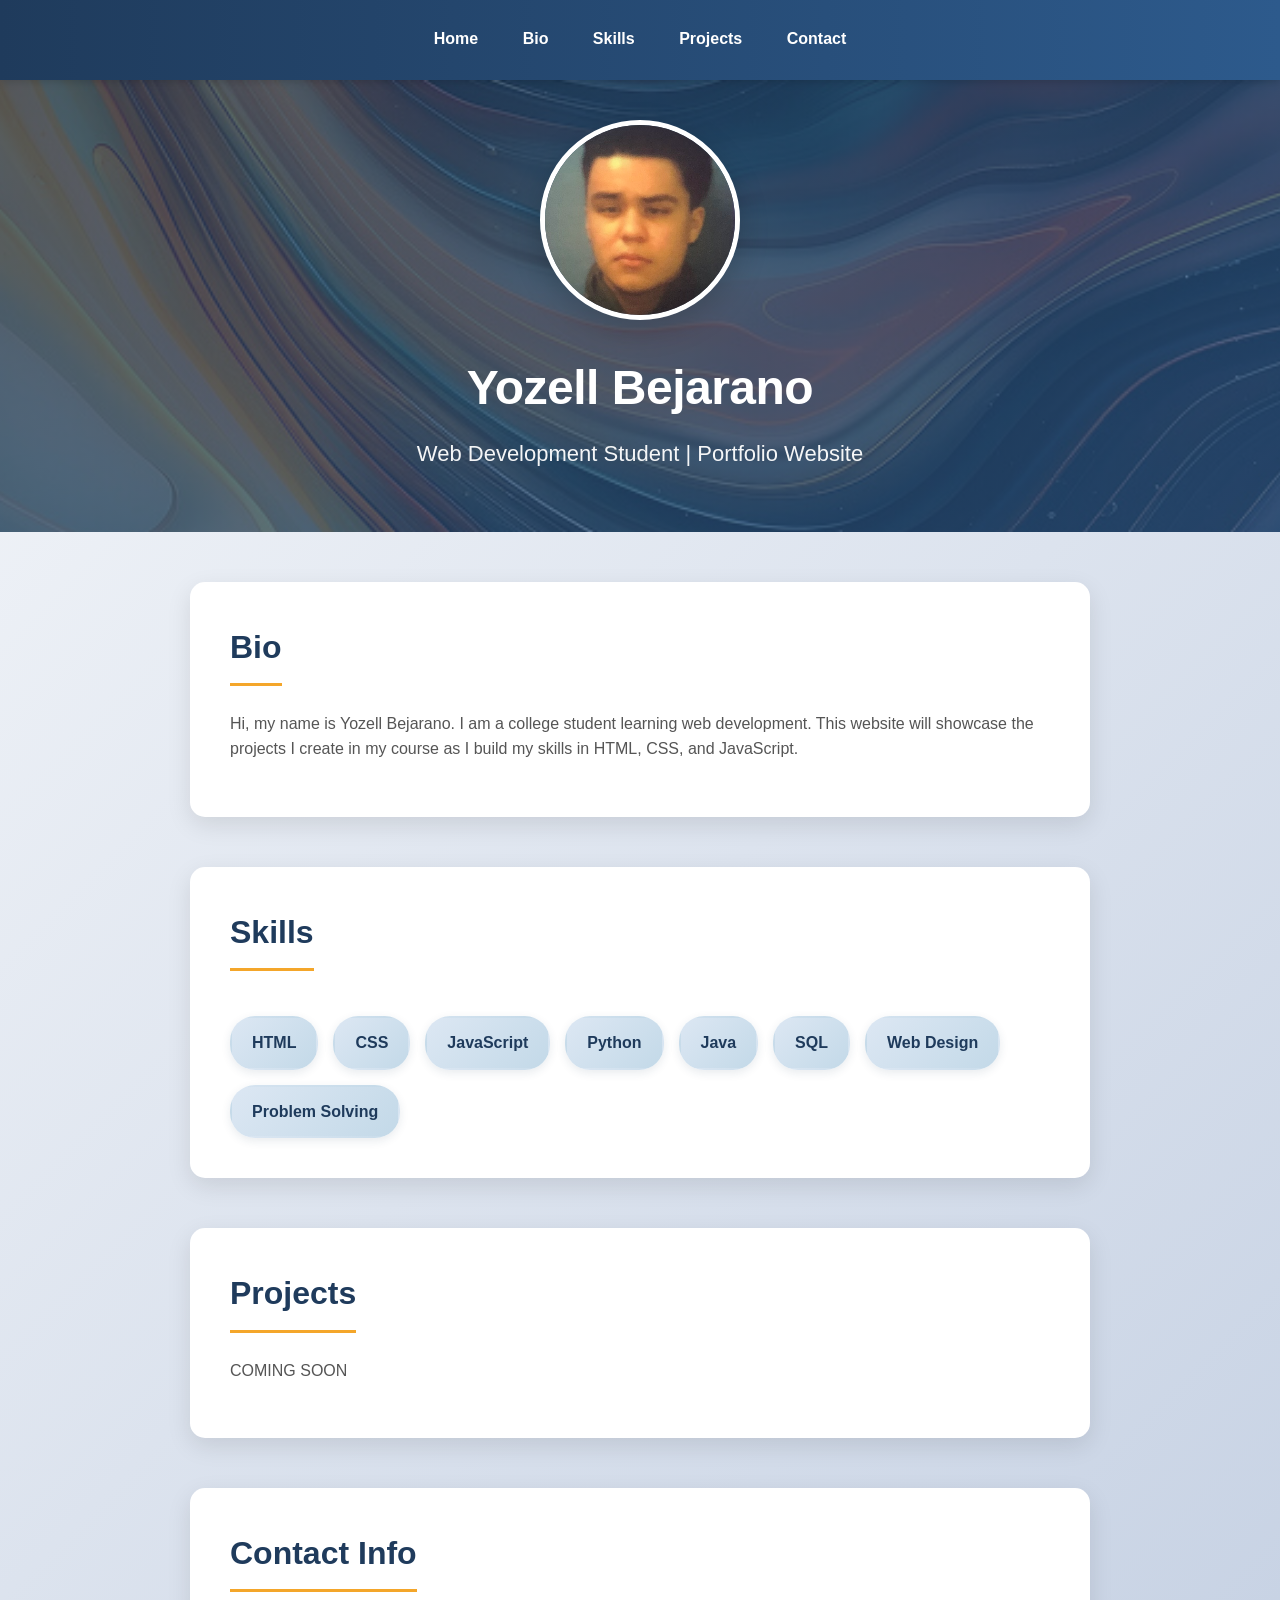
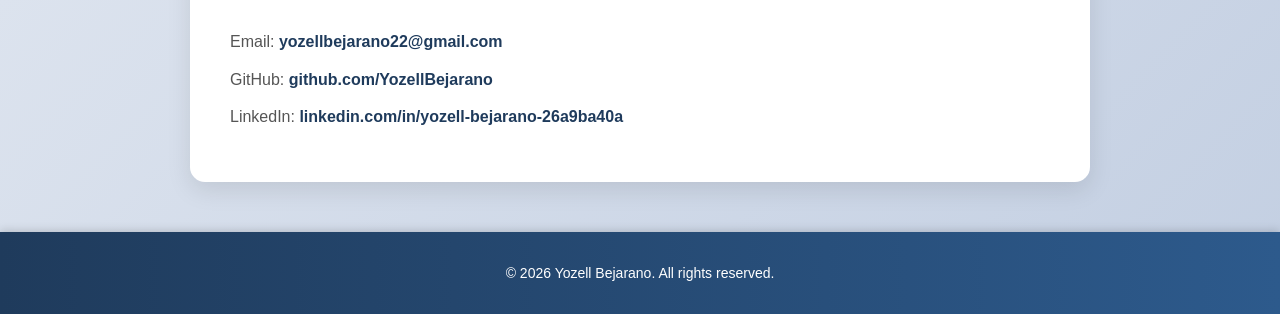
==== index.html @ ed544934 "Refactor code structure for improved readability and maintainability" ====
<!DOCTYPE html>
<html lang="en">
<head>
  <meta charset="UTF-8">
  <meta name="viewport" content="width=device-width, initial-scale=1.0">
  <title>Yozell Bejarano | Portfolio</title>
  <link rel="stylesheet" href="style.css">
</head>

<body>

  <nav>
    <a href="#home">Home</a>
    <a href="#bio">Bio</a>
    <a href="#skills">Skills</a>
    <a href="#projects">Projects</a>
    <a href="#contact">Contact</a>
  </nav>

  <header id="home">
    <img src="img/yozell.jpeg" alt="Photo of me" class="profile-img">
    <h1>Yozell Bejarano</h1>
    <p>Web Development Student | Portfolio Website</p>
  </header>

  <section id="bio">
    <h2>Bio</h2>
    <p>
      Hi, my name is Yozell Bejarano. I am a college student learning web development.
      This website will showcase the projects I create in my course as I build
      my skills in HTML, CSS, and JavaScript.
    </p>
  </section>

  <section id="skills">
    <h2>Skills</h2>
    <div class="skills">
      <div class="skill">HTML</div>
      <div class="skill">CSS</div>
      <div class="skill">JavaScript</div>
      <div class="skill">Python</div>
      <div class="skill">Java</div>
      <div class="skill">SQL</div>
      <div class="skill">Web Design</div>
      <div class="skill">Problem Solving</div>
    </div>
  </section>

  <section id="projects">
    <h2>Projects</h2>
    <p>COMING SOON</p>
  </section>

  <section id="contact">
    <h2>Contact Info</h2>
    <p>Email: <a href="mailto:yozellbejarano22@gmail.com">yozellbejarano22@gmail.com</a></p>
    <p>GitHub: <a href="https://github.com/YozellBejarano" target="_blank">github.com/YozellBejarano</a></p>
    <p>LinkedIn: <a href="https://www.linkedin.com/in/yozell-bejarano-26a9ba40a" target="_blank">linkedin.com/in/yozell-bejarano-26a9ba40a</a></p>
  </section>

  <footer>
    <p>&copy; 2026 Yozell Bejarano. All rights reserved.</p>
  </footer>

</body>
</html>
---- style.css ----
/* ===== GLOBAL STYLES ===== */
* {
  /* Reset default browser margins and padding */
  margin: 0;
  padding: 0;
  box-sizing: border-box;
}

body {
  font-family: 'Segoe UI', Tahoma, Geneva, Verdana, sans-serif;
  background: linear-gradient(135deg, #f5f7fa 0%, #c3cfe2 100%);
  color: #2c3e50;
  line-height: 1.6;
  min-height: 100vh;
}

/* ===== NAVIGATION ===== */
nav {
  background: linear-gradient(90deg, #1f3b5c 0%, #2d5a8c 100%);
  padding: 18px;
  text-align: center;
  box-shadow: 0 2px 8px rgba(0, 0, 0, 0.15);
  position: sticky;
  top: 0;
  z-index: 100;
}

nav a {
  color: white;
  text-decoration: none;
  margin: 0 20px;
  font-weight: 600;
  transition: all 0.3s ease;
  display: inline-block;
  padding: 8px 0;
  border-bottom: 2px solid transparent;
}

nav a:hover {
  color: #f4a62a;
  border-bottom: 2px solid #f4a62a;
}

/* ===== HEADER / HERO SECTION ===== */
header {
  background: linear-gradient(135deg, rgba(31, 59, 92, 0.75) 0%, rgba(45, 90, 140, 0.75) 100%), url('img/Background_for_portfolio.png');
  background-size: cover;
  background-position: center;
  background-attachment: fixed;
  color: white;
  text-align: center;
  padding: 40px 20px 60px;
}

header h1 {
  font-size: 48px;
  margin-bottom: 10px;
  font-weight: 700;
  letter-spacing: -0.5px;
}

header p {
  font-size: 22px;
  opacity: 0.95;
  margin-top: 10px;
  font-weight: 500;
}

.profile-img {
  width: 200px;
  height: 200px;
  border-radius: 50%;
  border: 5px solid white;
  object-fit: cover;
  display: block;
  margin: 0 auto 30px auto;
  box-shadow: 0 10px 30px rgba(0, 0, 0, 0.2);
  transition: transform 0.3s ease;
}

.profile-img:hover {
  transform: scale(1.05);
}

/* ===== SECTIONS ===== */
section {
  max-width: 900px;
  margin: 50px auto;
  padding: 40px;
  background-color: white;
  border-radius: 15px;
  box-shadow: 0 8px 25px rgba(0, 0, 0, 0.1);
  transition: box-shadow 0.3s ease;
}

section:hover {
  box-shadow: 0 12px 35px rgba(0, 0, 0, 0.15);
}

section h2 {
  color: #1f3b5c;
  font-size: 32px;
  margin-bottom: 25px;
  border-bottom: 3px solid #f4a62a;
  display: inline-block;
  padding-bottom: 10px;
}

section p {
  font-size: 16px;
  color: #555;
  margin-bottom: 15px;
}

/* ===== SKILLS SECTION ===== */
.skills {
  display: flex;
  flex-wrap: wrap;
  gap: 15px;
  margin-top: 20px;
}

.skill {
  background: linear-gradient(135deg, #dce7f3 0%, #c3d9e8 100%);
  color: #1f3b5c;
  padding: 12px 20px;
  border-radius: 25px;
  font-weight: 600;
  transition: all 0.3s ease;
  box-shadow: 0 3px 10px rgba(31, 59, 92, 0.1);
  border: 2px solid transparent;
}

.skill:hover {
  background: linear-gradient(135deg, #f4a62a 0%, #f5b23e 100%);
  color: white;
  transform: translateY(-3px);
  box-shadow: 0 6px 20px rgba(31, 59, 92, 0.2);
}

/* ===== CONTACT SECTION ===== */
#contact p {
  font-size: 16px;
  margin: 12px 0;
}

#contact a {
  color: #1f3b5c;
  text-decoration: none;
  font-weight: 600;
  transition: color 0.3s ease;
}

#contact a:hover {
  color: #f4a62a;
  text-decoration: underline;
}

/* ===== FOOTER ===== */
footer {
  text-align: center;
  background: linear-gradient(90deg, #1f3b5c 0%, #2d5a8c 100%);
  color: white;
  padding: 30px 20px;
  margin-top: 50px;
  box-shadow: 0 -2px 8px rgba(0, 0, 0, 0.15);
}

footer p {
  font-size: 14px;
}

/* ===== RESPONSIVE DESIGN ===== */
@media (max-width: 768px) {
  header {
    padding: 60px 20px 40px;
  }

  header h1 {
    font-size: 36px;
  }

  section {
    margin: 30px 15px;
    padding: 25px;
  }

  section h2 {
    font-size: 24px;
  }

  nav a {
    display: block;
    margin: 10px 0;
    padding: 10px 0;
  }

  .profile-img {
    width: 150px;
    height: 150px;
  }
}

@media (max-width: 480px) {
  header h1 {
    font-size: 28px;
  }

  section {
    margin: 20px 10px;
    padding: 20px;
  }

  section h2 {
    font-size: 20px;
  }

  .skills {
    gap: 10px;
  }

  .skill {
    padding: 10px 15px;
    font-size: 14px;
  }
}
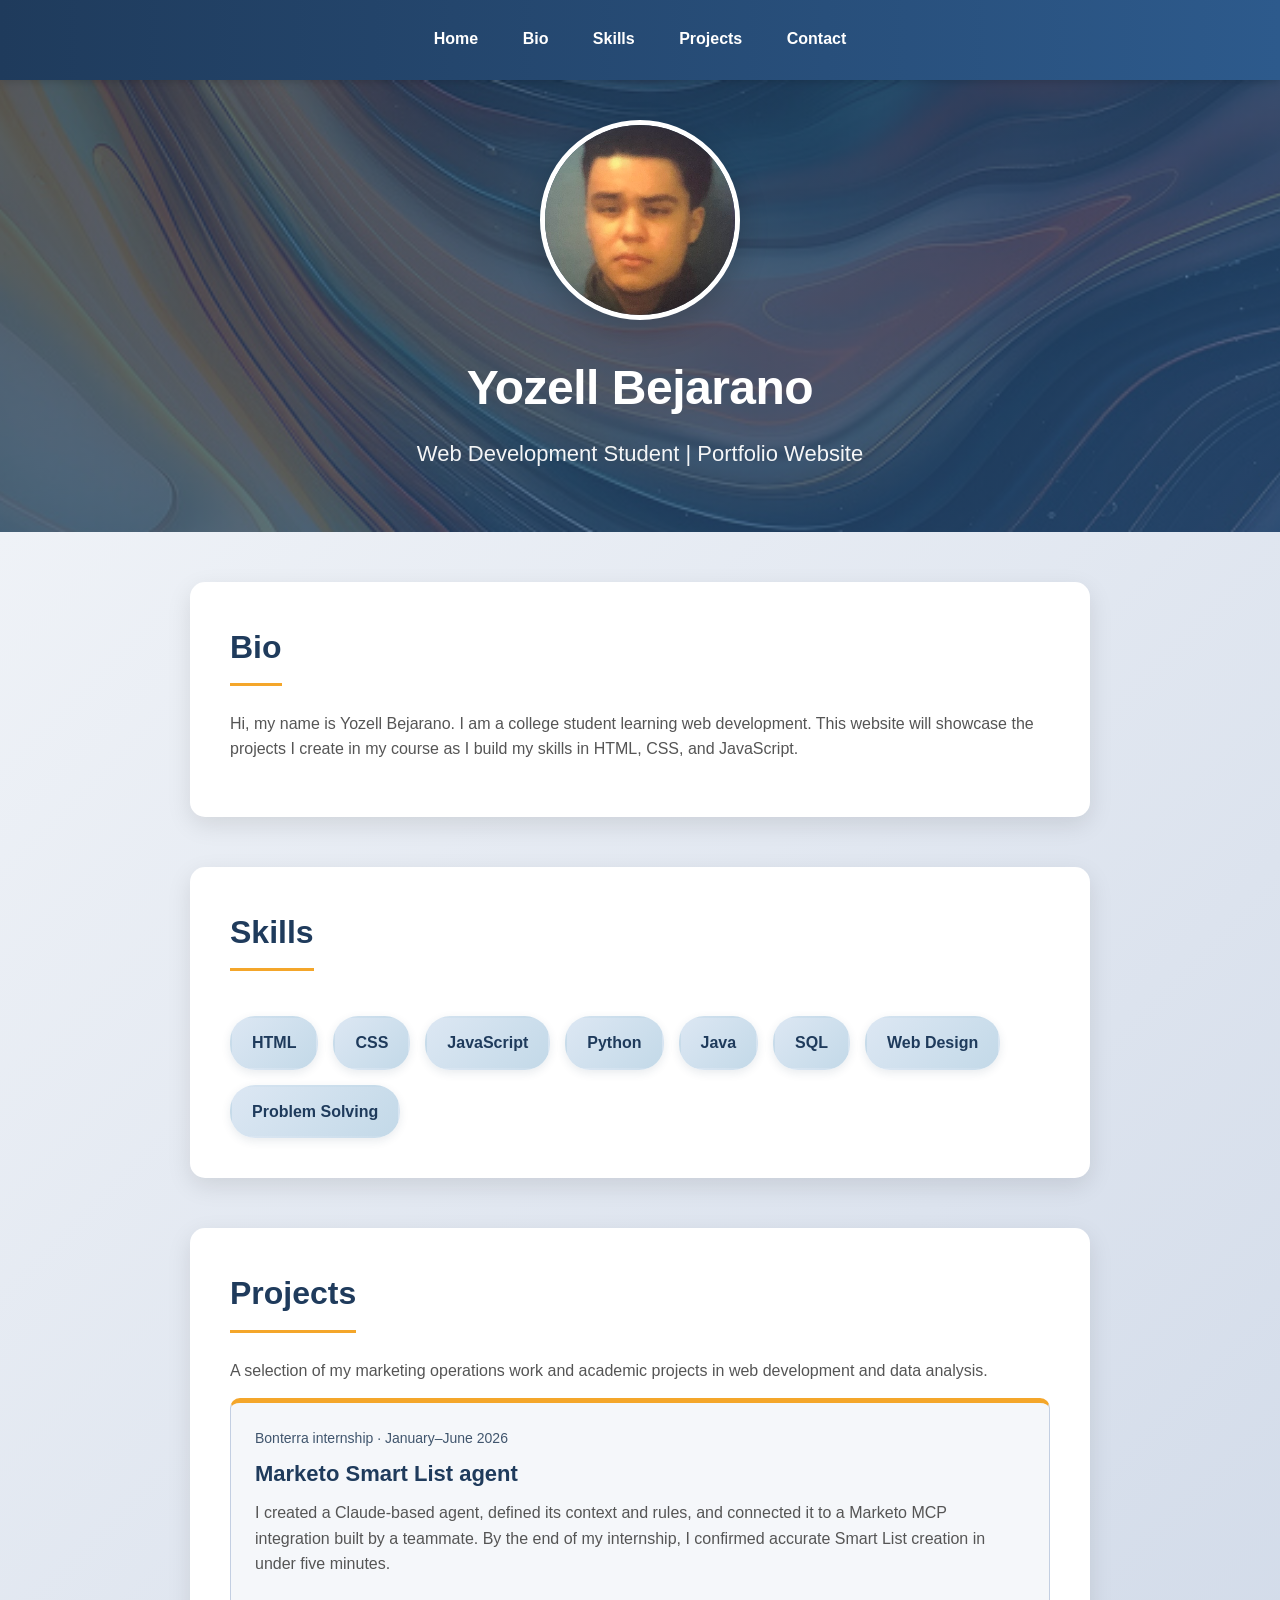
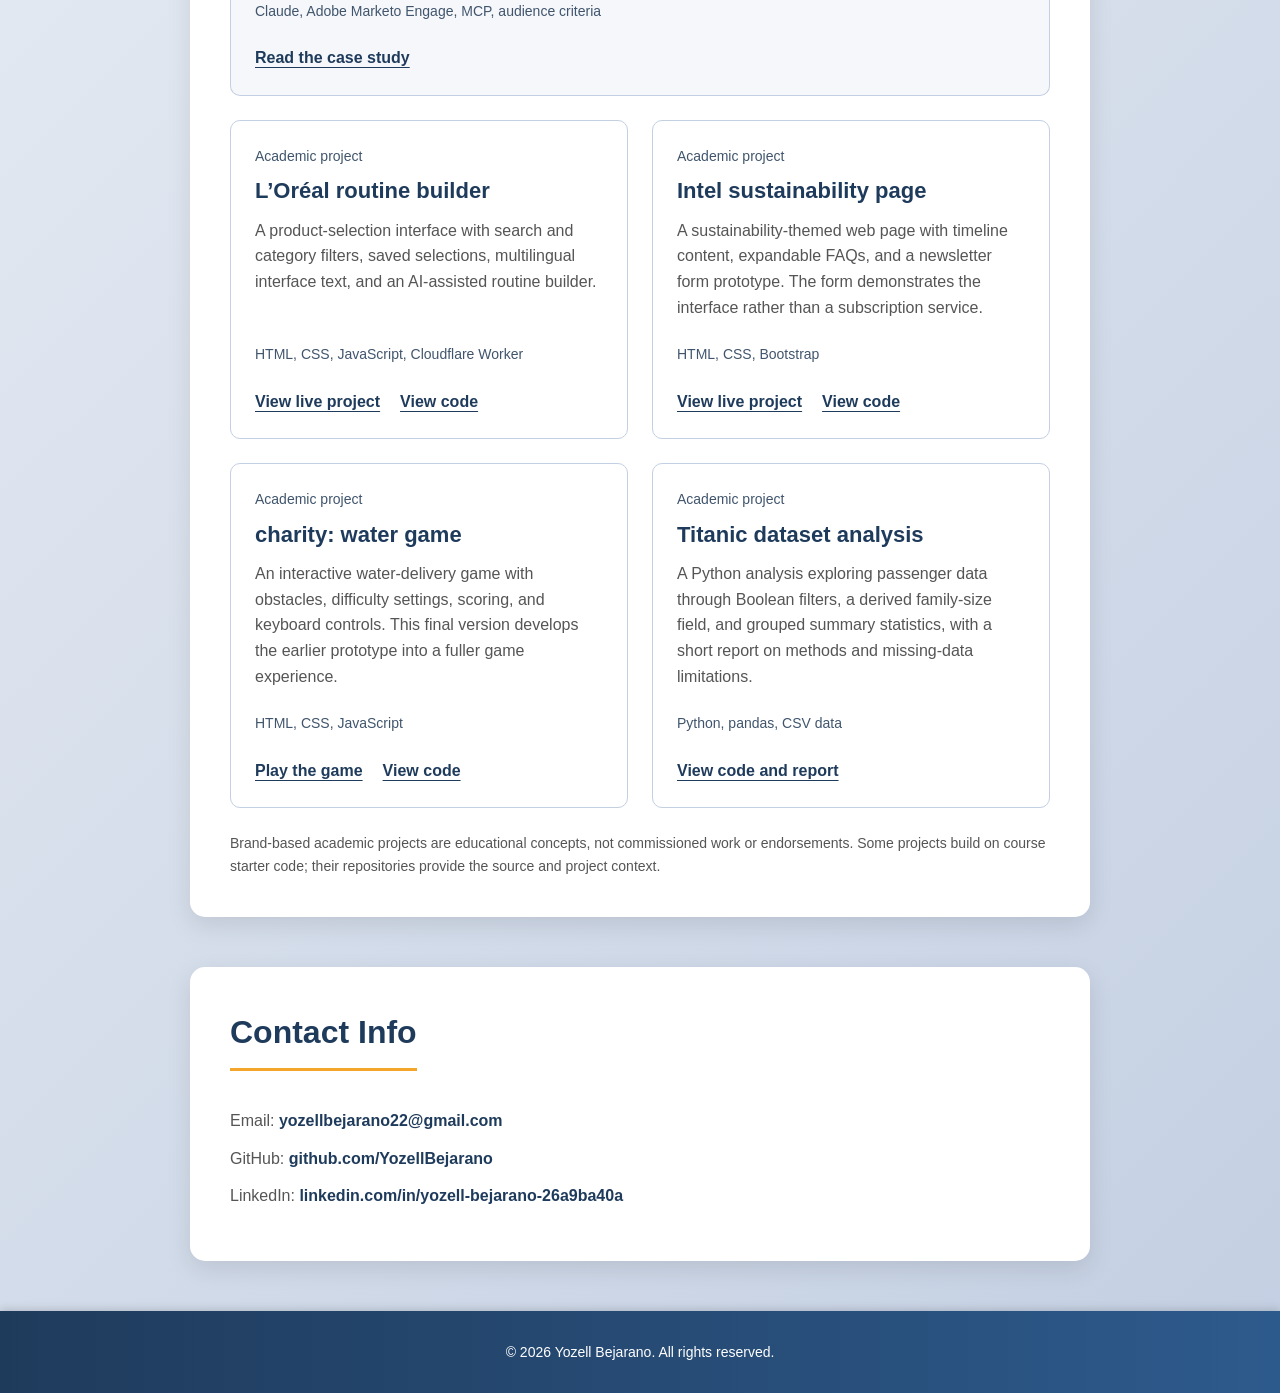
==== commit f43819b6: "Add completed project links and Smart List case study" ====
--- a/index.html
+++ b/index.html
@@ -4,6 +4,7 @@
   <meta charset="UTF-8">
   <meta name="viewport" content="width=device-width, initial-scale=1.0">
   <title>Yozell Bejarano | Portfolio</title>
+  <meta name="description" content="Yozell Bejarano's portfolio of marketing operations, AI workflow, web development, and data analysis projects.">
   <link rel="stylesheet" href="style.css">
 </head>
 
@@ -48,7 +49,54 @@
 
   <section id="projects">
     <h2>Projects</h2>
-    <p>COMING SOON</p>
+    <p class="projects-intro">A selection of my marketing operations work and academic projects in web development and data analysis.</p>
+    <div class="project-grid">
+      <article class="project-card project-featured">
+        <p class="project-category">Bonterra internship · January–June 2026</p>
+        <h3>Marketo Smart List agent</h3>
+        <p>I created a Claude-based agent, defined its context and rules, and connected it to a Marketo MCP integration built by a teammate. By the end of my internship, I confirmed accurate Smart List creation in under five minutes.</p>
+        <p class="project-tools">Claude, Adobe Marketo Engage, MCP, audience criteria</p>
+        <div class="project-links"><a href="bonterra-smart-list.html">Read the case study</a></div>
+      </article>
+      <article class="project-card">
+        <p class="project-category">Academic project</p>
+        <h3>L’Oréal routine builder</h3>
+        <p>A product-selection interface with search and category filters, saved selections, multilingual interface text, and an AI-assisted routine builder.</p>
+        <p class="project-tools">HTML, CSS, JavaScript, Cloudflare Worker</p>
+        <div class="project-links">
+          <a href="https://yozellbejarano.github.io/09-prj-loreal-routine-builder/" target="_blank" rel="noopener noreferrer">View live project</a>
+          <a href="https://github.com/YozellBejarano/09-prj-loreal-routine-builder" target="_blank" rel="noopener noreferrer">View code</a>
+        </div>
+      </article>
+      <article class="project-card">
+        <p class="project-category">Academic project</p>
+        <h3>Intel sustainability page</h3>
+        <p>A sustainability-themed web page with timeline content, expandable FAQs, and a newsletter form prototype. The form demonstrates the interface rather than a subscription service.</p>
+        <p class="project-tools">HTML, CSS, Bootstrap</p>
+        <div class="project-links">
+          <a href="https://yozellbejarano.github.io/YB-03-project-intel-localization/" target="_blank" rel="noopener noreferrer">View live project</a>
+          <a href="https://github.com/YozellBejarano/YB-03-project-intel-localization" target="_blank" rel="noopener noreferrer">View code</a>
+        </div>
+      </article>
+      <article class="project-card">
+        <p class="project-category">Academic project</p>
+        <h3>charity: water game</h3>
+        <p>An interactive water-delivery game with obstacles, difficulty settings, scoring, and keyboard controls. This final version develops the earlier prototype into a fuller game experience.</p>
+        <p class="project-tools">HTML, CSS, JavaScript</p>
+        <div class="project-links">
+          <a href="https://yozellbejarano.github.io/06-charity-water-game-final/" target="_blank" rel="noopener noreferrer">Play the game</a>
+          <a href="https://github.com/YozellBejarano/06-charity-water-game-final" target="_blank" rel="noopener noreferrer">View code</a>
+        </div>
+      </article>
+      <article class="project-card">
+        <p class="project-category">Academic project</p>
+        <h3>Titanic dataset analysis</h3>
+        <p>A Python analysis exploring passenger data through Boolean filters, a derived family-size field, and grouped summary statistics, with a short report on methods and missing-data limitations.</p>
+        <p class="project-tools">Python, pandas, CSV data</p>
+        <div class="project-links"><a href="https://github.com/YozellBejarano/INST326_Homework-4-Analyze-a-Dataset-of-Your-Choice" target="_blank" rel="noopener noreferrer">View code and report</a></div>
+      </article>
+    </div>
+    <p class="project-note">Brand-based academic projects are educational concepts, not commissioned work or endorsements. Some projects build on course starter code; their repositories provide the source and project context.</p>
   </section>
 
   <section id="contact">
@@ -63,4 +111,4 @@
   </footer>
 
 </body>
-</html>+</html>
--- a/style.css
+++ b/style.css
@@ -139,6 +139,41 @@
 }
 
 /* ===== CONTACT SECTION ===== */
+/* Project cards retain the portfolio's navy and gold palette. */
+html { scroll-padding-top: 110px; }
+a:focus-visible { outline: 3px solid #9b5d00; outline-offset: 5px; }
+.project-grid { display: grid; grid-template-columns: repeat(2, minmax(0, 1fr)); gap: 24px; }
+.project-card { min-width: 0; padding: 24px; border: 1px solid #c3cfe2; border-radius: 10px; display: flex; flex-direction: column; }
+.project-featured { grid-column: 1 / -1; border-top: 5px solid #f4a62a; background: #f5f7fa; }
+.project-card h3, .case-study-main h3 { color: #1f3b5c; font-size: 22px; line-height: 1.3; margin-bottom: 12px; }
+.project-card .project-category { color: #40556d; font-size: 14px; margin-bottom: 10px; }
+.project-card .project-tools { color: #40556d; font-size: 14px; margin-top: auto; padding-top: 8px; }
+.project-links { display: flex; flex-wrap: wrap; gap: 12px 20px; margin-top: 8px; }
+.project-links a, .back-link { color: #1f3b5c; font-weight: 600; text-underline-offset: 4px; }
+.project-links a:hover, .back-link:hover { color: #805000; }
+#projects > .project-note { margin-top: 24px; margin-bottom: 0; }
+section .project-note { font-size: 14px; color: #555; }
+.case-study-header { padding: 50px 24px; }
+.case-study-header h1 { font-size: 40px; max-width: 800px; margin: 14px auto; }
+.case-study-header p { max-width: 720px; margin: 0 auto; font-size: 18px; }
+.case-study-header p:first-child { font-size: 15px; }
+.case-study-steps { padding-left: 24px; }
+.case-study-steps li { padding-left: 5px; margin-bottom: 16px; }
+.example-panel { margin-top: 24px; padding: 24px; background: #f5f7fa; border-left: 4px solid #f4a62a; }
+.example-panel p:last-child { margin-bottom: 0; }
+.case-study-main h3 { margin-top: 24px; }
+.example-panel h3 { margin-top: 0; }
+@media (max-width: 768px) {
+  nav { display: flex; flex-wrap: wrap; justify-content: center; gap: 4px 18px; padding: 12px; }
+  nav a { margin: 0; padding: 6px 0; }
+  .project-grid { grid-template-columns: minmax(0, 1fr); }
+  .project-card { padding: 20px; }
+  .case-study-header h1 { font-size: 32px; }
+}
+@media (prefers-reduced-motion: reduce) {
+  *, *::before, *::after { transition: none !important; }
+}
+
 #contact p {
   font-size: 16px;
   margin: 12px 0;
@@ -190,9 +225,9 @@
   }
 
   nav a {
-    display: block;
-    margin: 10px 0;
-    padding: 10px 0;
+    display: inline-block;
+    margin: 0;
+    padding: 6px 0;
   }
 
   .profile-img {
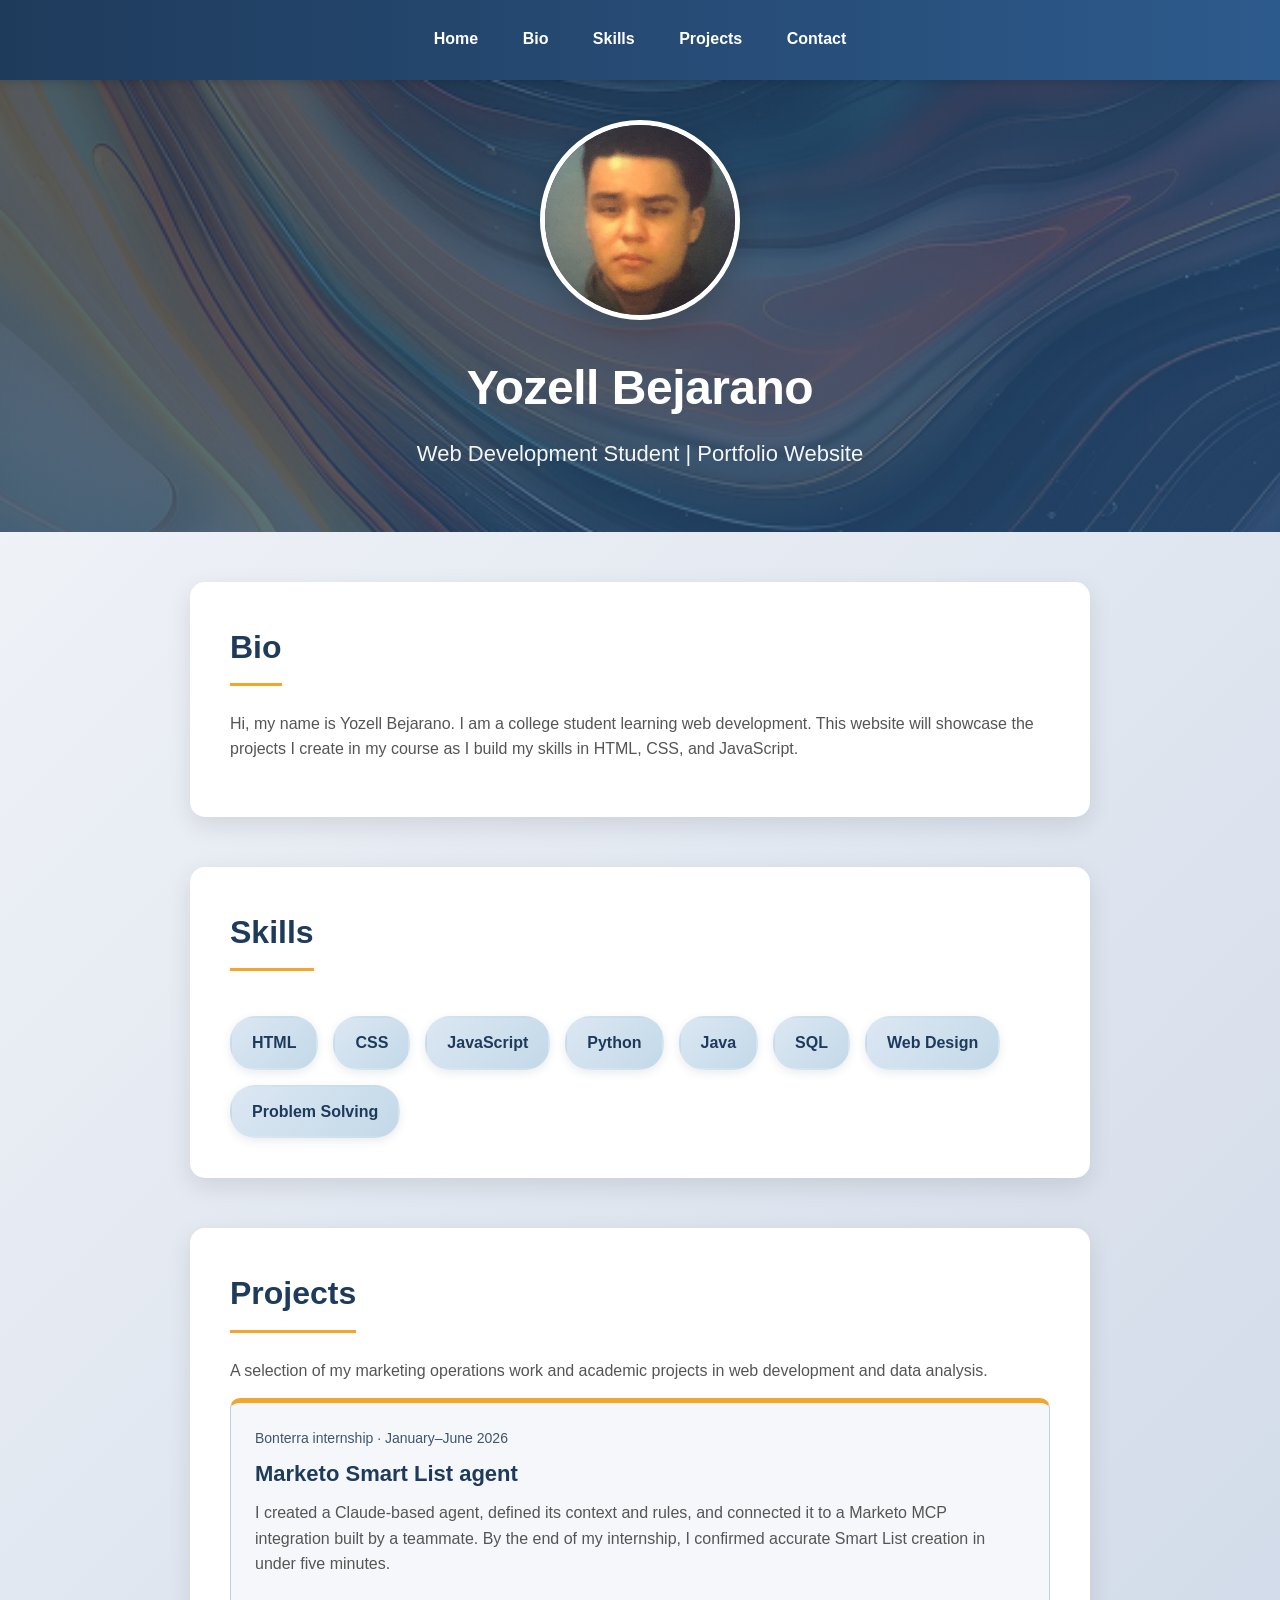
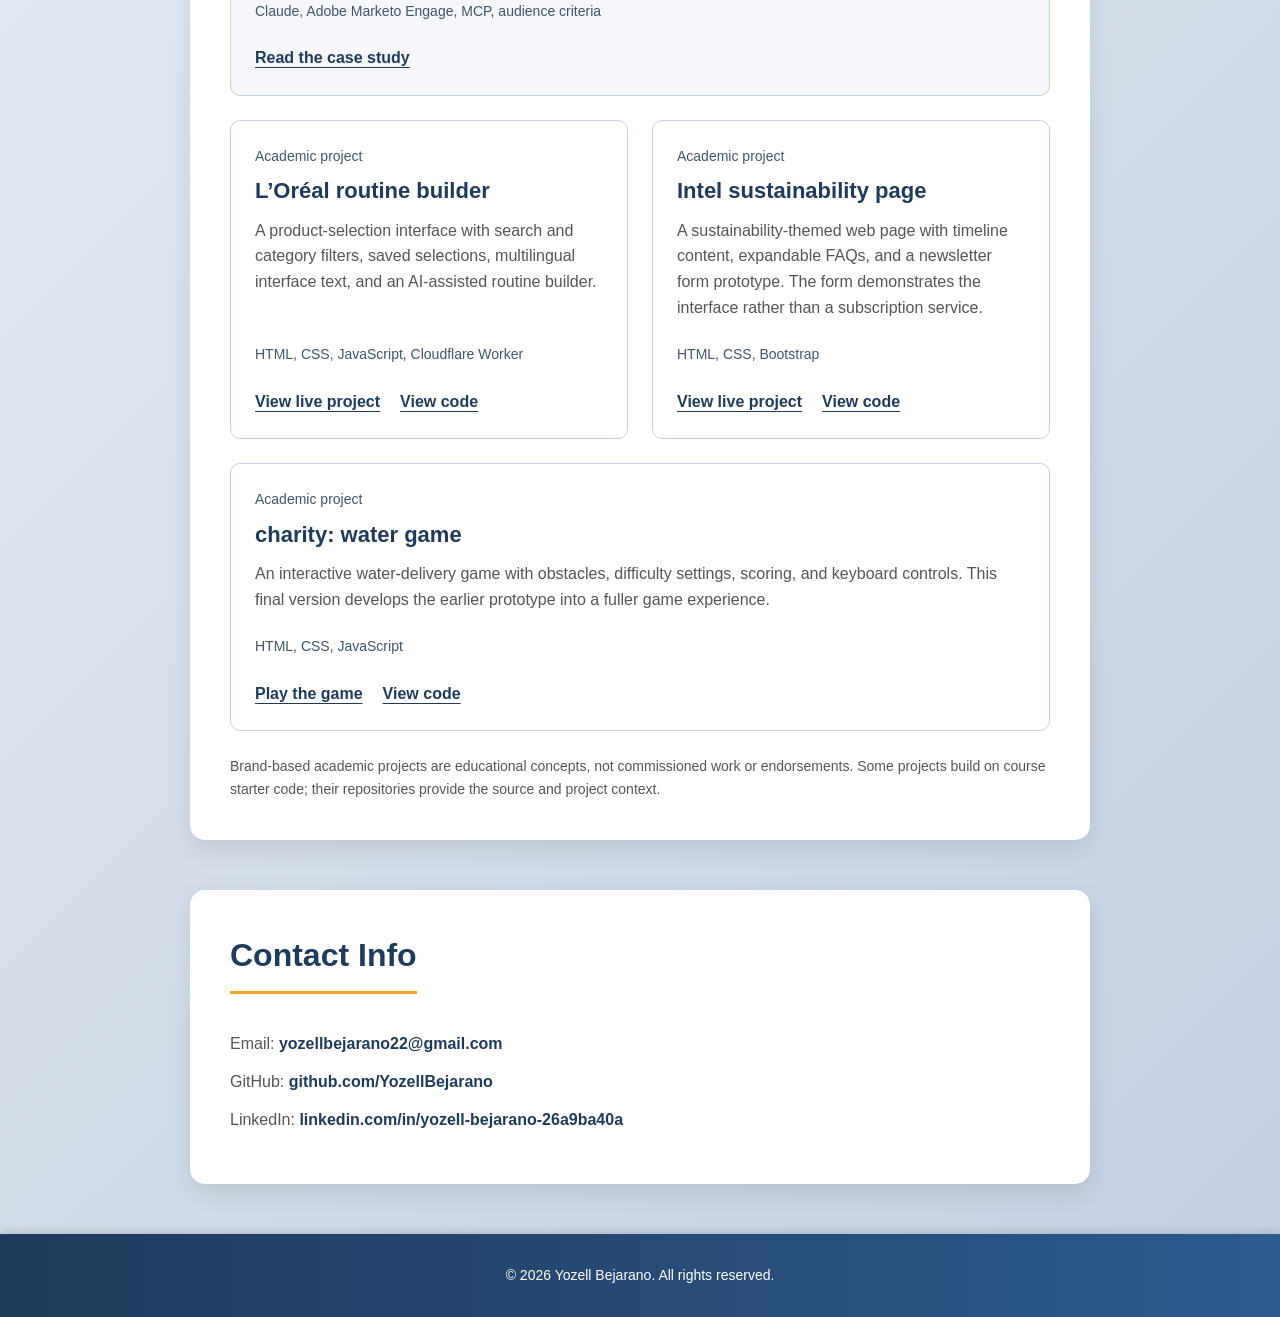
==== commit 569bef3a: "Feature only deployed final web projects" ====
--- a/index.html
+++ b/index.html
@@ -88,13 +88,6 @@
           <a href="https://github.com/YozellBejarano/06-charity-water-game-final" target="_blank" rel="noopener noreferrer">View code</a>
         </div>
       </article>
-      <article class="project-card">
-        <p class="project-category">Academic project</p>
-        <h3>Titanic dataset analysis</h3>
-        <p>A Python analysis exploring passenger data through Boolean filters, a derived family-size field, and grouped summary statistics, with a short report on methods and missing-data limitations.</p>
-        <p class="project-tools">Python, pandas, CSV data</p>
-        <div class="project-links"><a href="https://github.com/YozellBejarano/INST326_Homework-4-Analyze-a-Dataset-of-Your-Choice" target="_blank" rel="noopener noreferrer">View code and report</a></div>
-      </article>
     </div>
     <p class="project-note">Brand-based academic projects are educational concepts, not commissioned work or endorsements. Some projects build on course starter code; their repositories provide the source and project context.</p>
   </section>
--- a/style.css
+++ b/style.css
@@ -145,6 +145,7 @@
 .project-grid { display: grid; grid-template-columns: repeat(2, minmax(0, 1fr)); gap: 24px; }
 .project-card { min-width: 0; padding: 24px; border: 1px solid #c3cfe2; border-radius: 10px; display: flex; flex-direction: column; }
 .project-featured { grid-column: 1 / -1; border-top: 5px solid #f4a62a; background: #f5f7fa; }
+.project-card:last-child:nth-child(even) { grid-column: 1 / -1; }
 .project-card h3, .case-study-main h3 { color: #1f3b5c; font-size: 22px; line-height: 1.3; margin-bottom: 12px; }
 .project-card .project-category { color: #40556d; font-size: 14px; margin-bottom: 10px; }
 .project-card .project-tools { color: #40556d; font-size: 14px; margin-top: auto; padding-top: 8px; }
